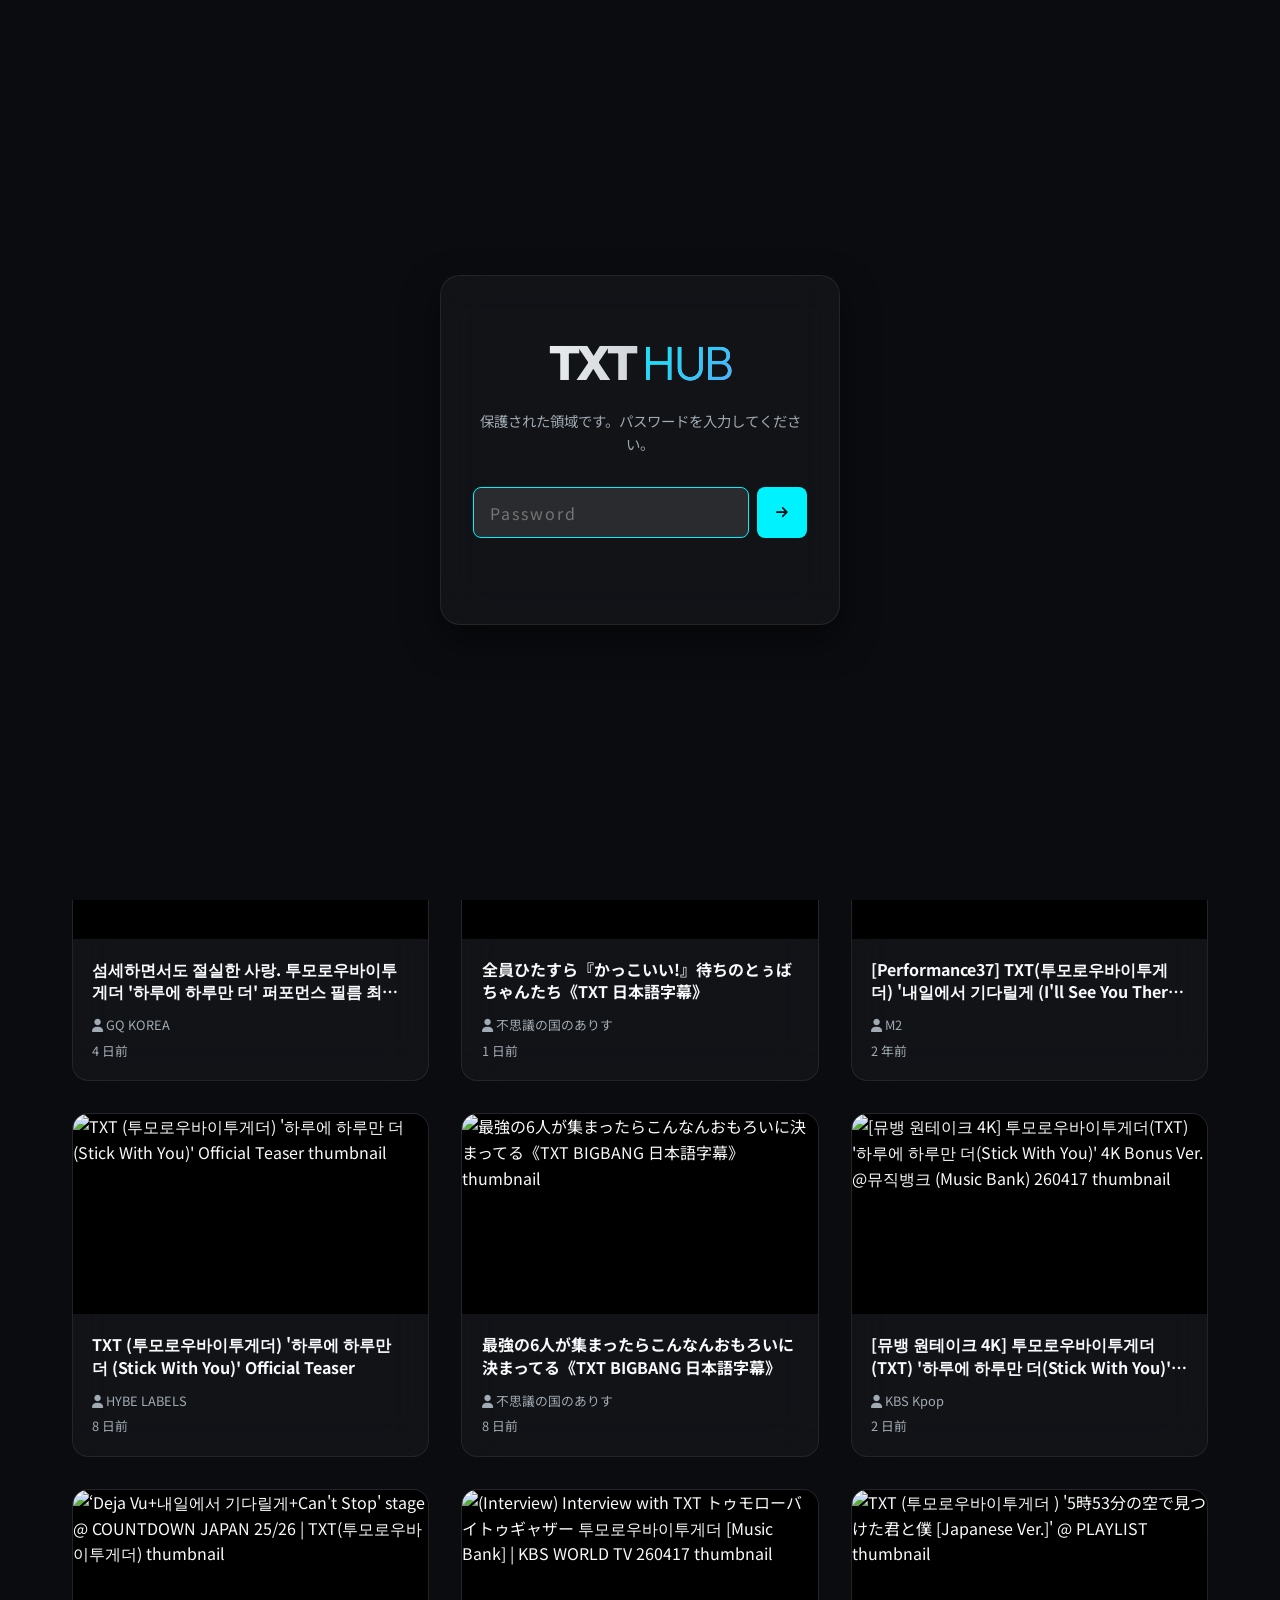
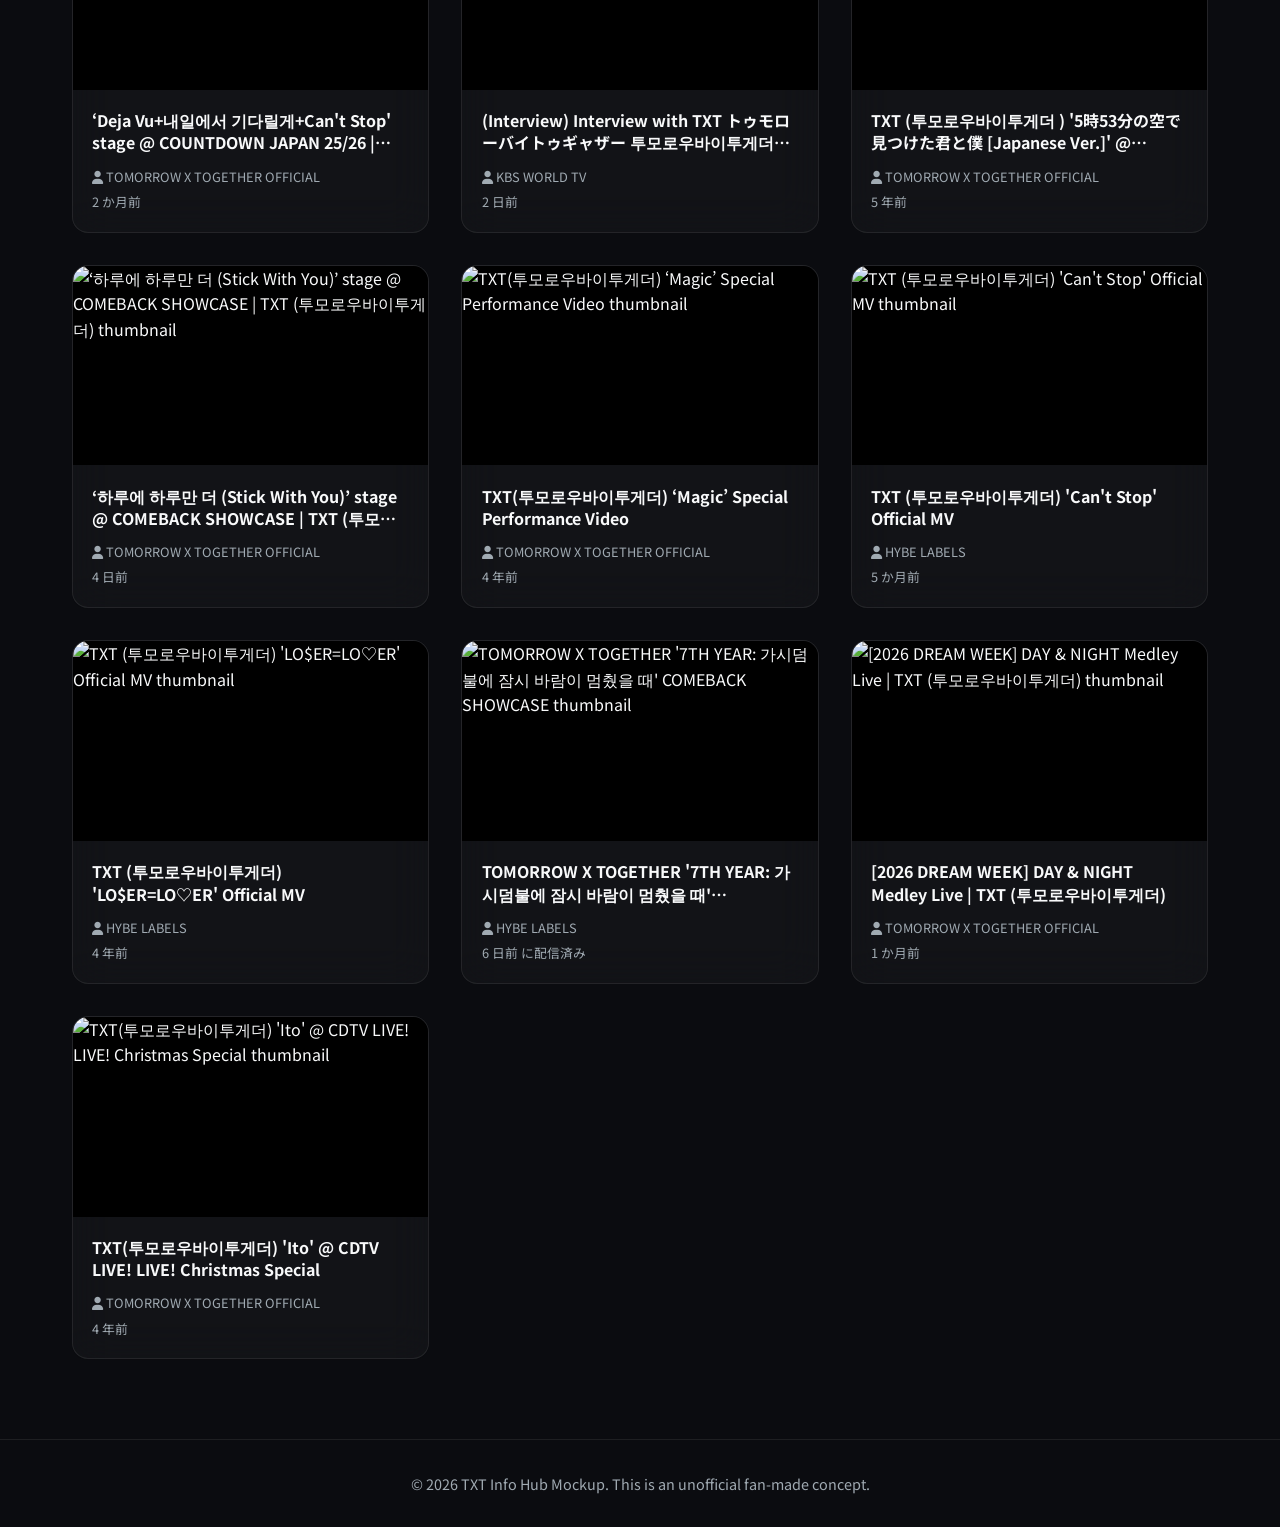
==== videos.html @ ef2e6ac0 "Initialize project with auth and auto-scrapers" ====
<!DOCTYPE html>
<html lang="ja">
<head>
    <meta charset="UTF-8">
    <meta name="viewport" content="width=device-width, initial-scale=1.0">
    <title>Videos | TXT Info Hub</title>
    <link rel="stylesheet" href="style.css">
    <link rel="preconnect" href="https://fonts.googleapis.com">
    <link rel="preconnect" href="https://fonts.gstatic.com" crossorigin>
    <link href="https://fonts.googleapis.com/css2?family=Outfit:wght@300;400;600;800&family=Noto+Sans+JP:wght@300;400;700&display=swap" rel="stylesheet">
    <link rel="stylesheet" href="https://cdnjs.cloudflare.com/ajax/libs/font-awesome/6.4.0/css/all.min.css">
</head>
<body>
    <div class="background-effects">
        <div class="glow glow-1"></div>
        <div class="glow glow-2"></div>
    </div>

    <header class="header">
        <div class="container">
            <h1 class="logo">TXT <span>HUB</span></h1>
            <p class="subtitle">Tomorrow X Together Global Updates Tracker</p>
            <nav class="main-nav">
                <a href="index.html" class="nav-link"><i class="fa-solid fa-newspaper"></i> NEWS / INFO</a>
                <a href="videos.html" class="nav-link active"><i class="fa-brands fa-youtube" style="color: #ff0000;"></i> LATEST VIDEOS</a>
            </nav>
        </div>
    </header>

    <main class="container">
        <div style="text-align: center; margin-bottom: 2rem;">
            <p style="color: var(--text-muted);">世界中のTXT関連動画を新着順に表示しています (最大100件)</p>
        </div>

        <section class="grid-container" id="video-grid">
            <!-- Video cards will be populated here by JavaScript -->
            <div style="grid-column: 1 / -1; text-align: center; padding: 3rem;">
                <i class="fa-solid fa-circle-notch fa-spin fa-3x" style="color: var(--text-muted);"></i>
            </div>
        </section>
    </main>

    <footer class="footer">
        <div class="container">
            <p>&copy; 2026 TXT Info Hub Mockup. This is an unofficial fan-made concept.</p>
        </div>
    </footer>

    <script src="auth.js"></script>
    <script src="videos.js"></script>
</body>
</html>
---- style.css ----
:root {
    --bg-color: #0b0c10;
    --text-main: #f8f9fa;
    --text-muted: #a0aab2;
    --card-bg: rgba(255, 255, 255, 0.03);
    --card-border: rgba(255, 255, 255, 0.08);
    
    --color-comeback: #ff007f;
    --color-live: #00f2fe;
    --color-news: #9b51e0;
    --color-rumor: #f2c94c;
    
    --font-heading: 'Outfit', sans-serif;
    --font-body: 'Noto Sans JP', sans-serif;
}

* {
    margin: 0;
    padding: 0;
    box-sizing: border-box;
}

body {
    background-color: var(--bg-color);
    color: var(--text-main);
    font-family: var(--font-body);
    min-height: 100vh;
    overflow-x: hidden;
    position: relative;
    line-height: 1.6;
}

/* Background Effects */
.background-effects {
    position: fixed;
    top: 0;
    left: 0;
    width: 100vw;
    height: 100vh;
    z-index: -1;
    overflow: hidden;
    pointer-events: none;
}

.glow {
    position: absolute;
    border-radius: 50%;
    filter: blur(120px);
    opacity: 0.4;
    animation: float 20s infinite alternate ease-in-out;
}

.glow-1 {
    width: 50vw;
    height: 50vw;
    background: radial-gradient(circle, rgba(155, 81, 224, 0.6) 0%, rgba(255, 0, 127, 0) 70%);
    top: -20%;
    left: -10%;
}

.glow-2 {
    width: 60vw;
    height: 60vw;
    background: radial-gradient(circle, rgba(0, 242, 254, 0.4) 0%, rgba(11, 12, 16, 0) 70%);
    bottom: -30%;
    right: -10%;
    animation-delay: -10s;
}

@keyframes float {
    0% { transform: translate(0, 0) scale(1); }
    100% { transform: translate(5%, 10%) scale(1.1); }
}

.container {
    max-width: 1200px;
    margin: 0 auto;
    padding: 0 2rem;
}

/* Header */
.header {
    padding: 4rem 0 2rem;
    text-align: center;
}

.logo {
    font-family: var(--font-heading);
    font-size: 4rem;
    font-weight: 800;
    letter-spacing: -2px;
    margin-bottom: 0.5rem;
    background: linear-gradient(to right, #ffffff, #a0aab2);
    -webkit-background-clip: text;
    -webkit-text-fill-color: transparent;
}

.logo span {
    font-weight: 300;
    background: linear-gradient(135deg, #00f2fe 0%, #4facfe 100%);
    -webkit-background-clip: text;
    -webkit-text-fill-color: transparent;
}

.subtitle {
    font-size: 1.1rem;
    color: var(--text-muted);
    font-weight: 300;
    letter-spacing: 1px;
}

/* Navigation */
.main-nav {
    display: flex;
    justify-content: center;
    gap: 1.5rem;
    margin-top: 1.5rem;
}

.nav-link {
    color: var(--text-muted);
    text-decoration: none;
    font-family: var(--font-heading);
    font-size: 1.1rem;
    font-weight: 600;
    padding: 0.5rem 1rem;
    border-bottom: 2px solid transparent;
    transition: all 0.3s ease;
}

.nav-link:hover {
    color: var(--text-main);
}

.nav-link.active {
    color: var(--color-live);
    border-bottom-color: var(--color-live);
}

/* Filters */
.filters {
    display: flex;
    justify-content: center;
    flex-wrap: wrap;
    gap: 1rem;
    margin-bottom: 3rem;
}

.filter-btn {
    background: var(--card-bg);
    border: 1px solid var(--card-border);
    color: var(--text-muted);
    padding: 0.6rem 1.5rem;
    border-radius: 30px;
    font-family: var(--font-heading);
    font-size: 1rem;
    cursor: pointer;
    transition: all 0.3s ease;
    backdrop-filter: blur(10px);
}

.filter-btn:hover {
    background: rgba(255, 255, 255, 0.1);
    color: var(--text-main);
    transform: translateY(-2px);
}

.filter-btn.active {
    background: rgba(255, 255, 255, 0.15);
    color: var(--text-main);
    border-color: rgba(255, 255, 255, 0.3);
    box-shadow: 0 4px 15px rgba(0, 0, 0, 0.2);
}

.filter-btn i {
    margin-right: 0.5rem;
}

/* Grid Layout */
.grid-container {
    display: grid;
    grid-template-columns: repeat(auto-fill, minmax(320px, 1fr));
    gap: 2rem;
    margin-bottom: 5rem;
}

/* Information Card (Glassmorphism) */
.info-card {
    background: var(--card-bg);
    border: 1px solid var(--card-border);
    border-radius: 16px;
    padding: 2rem;
    position: relative;
    backdrop-filter: blur(20px);
    -webkit-backdrop-filter: blur(20px);
    transition: all 0.4s cubic-bezier(0.175, 0.885, 0.32, 1.275);
    overflow: hidden;
    display: flex;
    flex-direction: column;
}

.info-card::before {
    content: '';
    position: absolute;
    top: 0;
    left: 0;
    width: 100%;
    height: 4px;
    background: var(--text-muted);
    transition: all 0.3s ease;
}

.info-card[data-category="comeback"]::before { background: linear-gradient(90deg, #ff007f, #ff7eae); }
.info-card[data-category="live"]::before { background: linear-gradient(90deg, #00f2fe, #4facfe); }
.info-card[data-category="news"]::before { background: linear-gradient(90deg, #9b51e0, #c881ff); }
.info-card[data-category="rumor"]::before { background: linear-gradient(90deg, #f2c94c, #f2994a); }

.info-card:hover {
    transform: translateY(-10px);
    box-shadow: 0 15px 30px rgba(0, 0, 0, 0.4);
    background: rgba(255, 255, 255, 0.05);
    border-color: rgba(255, 255, 255, 0.15);
}

/* Card Elements */
.card-meta {
    display: flex;
    justify-content: space-between;
    align-items: center;
    margin-bottom: 1.2rem;
}

.badge {
    padding: 0.3rem 0.8rem;
    border-radius: 20px;
    font-size: 0.75rem;
    font-weight: 700;
    text-transform: uppercase;
    letter-spacing: 1px;
}

.badge.comeback { background: rgba(255, 0, 127, 0.2); color: #ff7eae; border: 1px solid rgba(255, 0, 127, 0.3); }
.badge.live { background: rgba(0, 242, 254, 0.2); color: #00f2fe; border: 1px solid rgba(0, 242, 254, 0.3); }
.badge.news { background: rgba(155, 81, 224, 0.2); color: #c881ff; border: 1px solid rgba(155, 81, 224, 0.3); }
.badge.rumor { background: rgba(242, 201, 76, 0.2); color: #f2c94c; border: 1px solid rgba(242, 201, 76, 0.3); }

.card-date {
    font-size: 0.85rem;
    color: var(--text-muted);
    font-family: var(--font-heading);
}

.card-title {
    font-size: 1.25rem;
    font-weight: 700;
    margin-bottom: 1rem;
    line-height: 1.4;
    flex-grow: 1;
}

.card-desc {
    font-size: 0.95rem;
    color: var(--text-muted);
    line-height: 1.5;
    margin-bottom: 1.5rem;
}

.read-more-btn {
    display: inline-flex;
    align-items: center;
    gap: 0.5rem;
    color: rgba(255, 255, 255, 0.8);
    text-decoration: none;
    font-size: 0.9rem;
    font-weight: 600;
    transition: all 0.3s ease;
    margin-top: auto;
}

.read-more-btn i {
    font-size: 0.8rem;
    color: inherit;
    transition: transform 0.3s ease;
}

.read-more-btn:hover {
    color: #fff;
}

.read-more-btn:hover i {
    transform: translate(3px, -3px);
}

.card-importance {
    position: absolute;
    top: 1rem;
    right: -2rem;
    background: #ff003c;
    color: white;
    font-size: 0.7rem;
    font-weight: 700;
    padding: 0.2rem 2.5rem;
    transform: rotate(45deg);
    box-shadow: 0 2px 10px rgba(255, 0, 60, 0.4);
}

/* Video Card (videos.html) */
.video-card {
    background: var(--card-bg);
    border: 1px solid var(--card-border);
    border-radius: 16px;
    overflow: hidden;
    backdrop-filter: blur(20px);
    -webkit-backdrop-filter: blur(20px);
    transition: all 0.4s ease;
    display: flex;
    flex-direction: column;
}

.video-card:hover {
    transform: translateY(-8px);
    box-shadow: 0 15px 30px rgba(0, 0, 0, 0.4);
    background: rgba(255, 255, 255, 0.05);
    border-color: rgba(255, 255, 255, 0.2);
}

.video-thumbnail {
    position: relative;
    width: 100%;
    padding-top: 56.25%; /* 16:9 Aspect Ratio */
    overflow: hidden;
    background: #000;
}

.video-thumbnail img {
    position: absolute;
    top: 0;
    left: 0;
    width: 100%;
    height: 100%;
    object-fit: cover;
    transition: transform 0.5s ease;
}

.video-card:hover .video-thumbnail img {
    transform: scale(1.05);
}

.play-icon {
    position: absolute;
    top: 50%;
    left: 50%;
    transform: translate(-50%, -50%);
    color: rgba(255, 255, 255, 0.9);
    font-size: 3rem;
    opacity: 0;
    transition: opacity 0.3s, transform 0.3s;
    text-shadow: 0 4px 10px rgba(0,0,0,0.5);
}

.video-card:hover .play-icon {
    opacity: 1;
    transform: translate(-50%, -50%) scale(1.1);
}

.video-info {
    padding: 1.2rem;
    display: flex;
    flex-direction: column;
    flex-grow: 1;
}

.video-title {
    font-size: 1rem;
    font-weight: 700;
    margin-bottom: 0.8rem;
    line-height: 1.4;
    display: -webkit-box;
    -webkit-line-clamp: 2;
    -webkit-box-orient: vertical;
    overflow: hidden;
    color: var(--text-main);
}

.video-meta {
    font-size: 0.8rem;
    color: var(--text-muted);
    display: flex;
    flex-direction: column;
    gap: 0.3rem;
    margin-top: auto;
}

/* Footer */
.footer {
    text-align: center;
    padding: 2rem 0;
    border-top: 1px solid var(--card-border);
    color: var(--text-muted);
    font-size: 0.9rem;
}

/* Auth Overlay */
body.locked {
    overflow: hidden; /* スクロール禁止 */
}

#auth-overlay {
    position: fixed;
    top: 0;
    left: 0;
    width: 100vw;
    height: 100vh;
    background: var(--bg-color); /* fully hide background */
    z-index: 9999;
    display: flex;
    justify-content: center;
    align-items: center;
    transition: opacity 0.5s ease;
}

.auth-container {
    background: var(--card-bg);
    border: 1px solid var(--card-border);
    padding: 3rem 2rem;
    border-radius: 20px;
    text-align: center;
    backdrop-filter: blur(20px);
    -webkit-backdrop-filter: blur(20px);
    width: 90%;
    max-width: 400px;
    box-shadow: 0 15px 35px rgba(0,0,0,0.5);
    animation: fadeIn 0.6s ease forwards;
}

.auth-input-group {
    display: flex;
    gap: 0.5rem;
}

.auth-input-group input {
    flex-grow: 1;
    background: rgba(255, 255, 255, 0.05);
    border: 1px solid var(--card-border);
    border-radius: 8px;
    padding: 0.8rem 1rem;
    color: var(--text-main);
    font-size: 1rem;
    font-family: var(--font-body);
    outline: none;
    transition: all 0.3s ease;
    letter-spacing: 2px;
}

.auth-input-group input:focus {
    border-color: var(--color-live);
    background: rgba(255, 255, 255, 0.1);
}

.auth-input-group button {
    background: var(--color-live);
    border: none;
    border-radius: 8px;
    width: 50px;
    color: var(--bg-color);
    cursor: pointer;
    transition: all 0.3s ease;
}

.auth-input-group button:hover {
    filter: brightness(1.2);
    transform: translateY(-2px);
}

@keyframes shake {
    0%, 100% { transform: translateX(0); }
    25% { transform: translateX(-5px); }
    50% { transform: translateX(5px); }
    75% { transform: translateX(-5px); }
}

.shake {
    animation: shake 0.4s ease;
}

/* Animations */
@keyframes fadeIn {
    from { opacity: 0; transform: translateY(20px); }
    to { opacity: 1; transform: translateY(0); }
}

.info-card {
    animation: fadeIn 0.6s ease forwards;
    opacity: 0;
}

/* Responsive */
@media (max-width: 768px) {
    .logo { font-size: 3rem; }
    .header { padding: 3rem 0 1.5rem; }
    .grid-container { grid-template-columns: 1fr; }
}
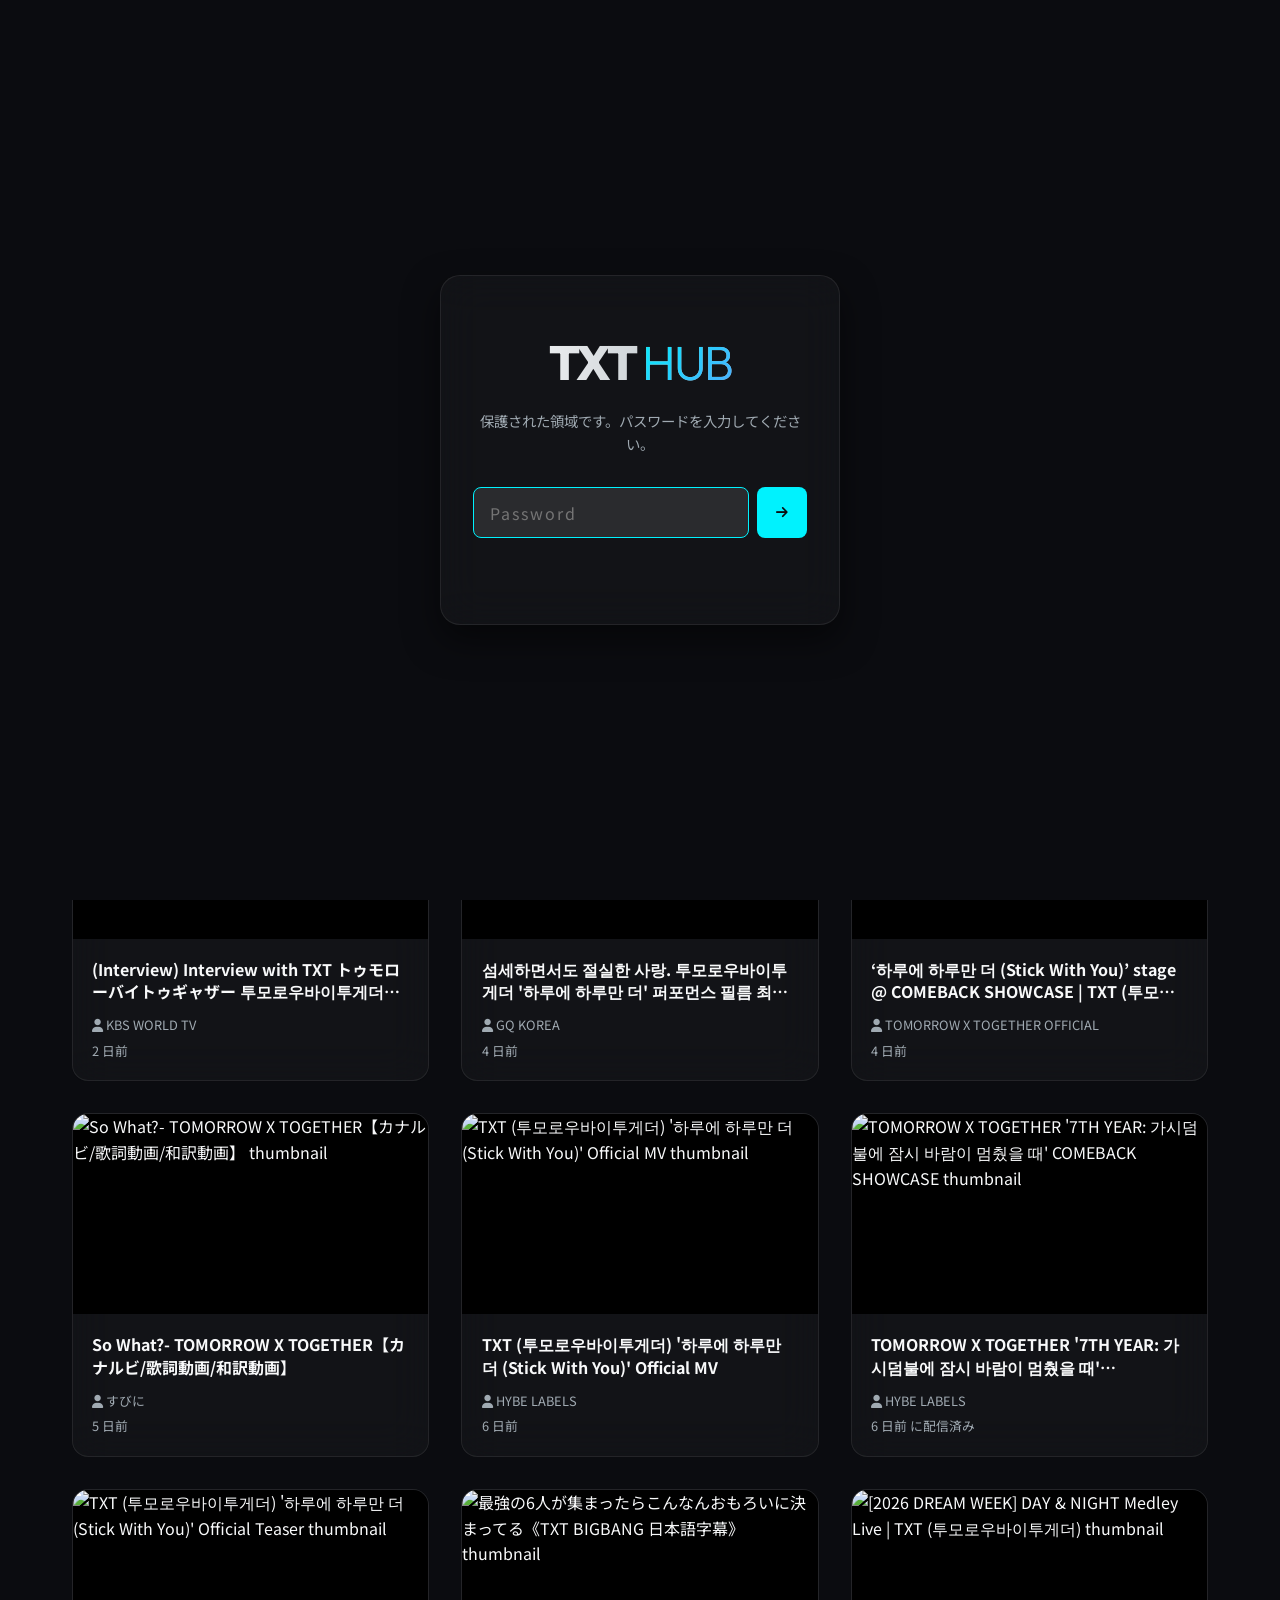
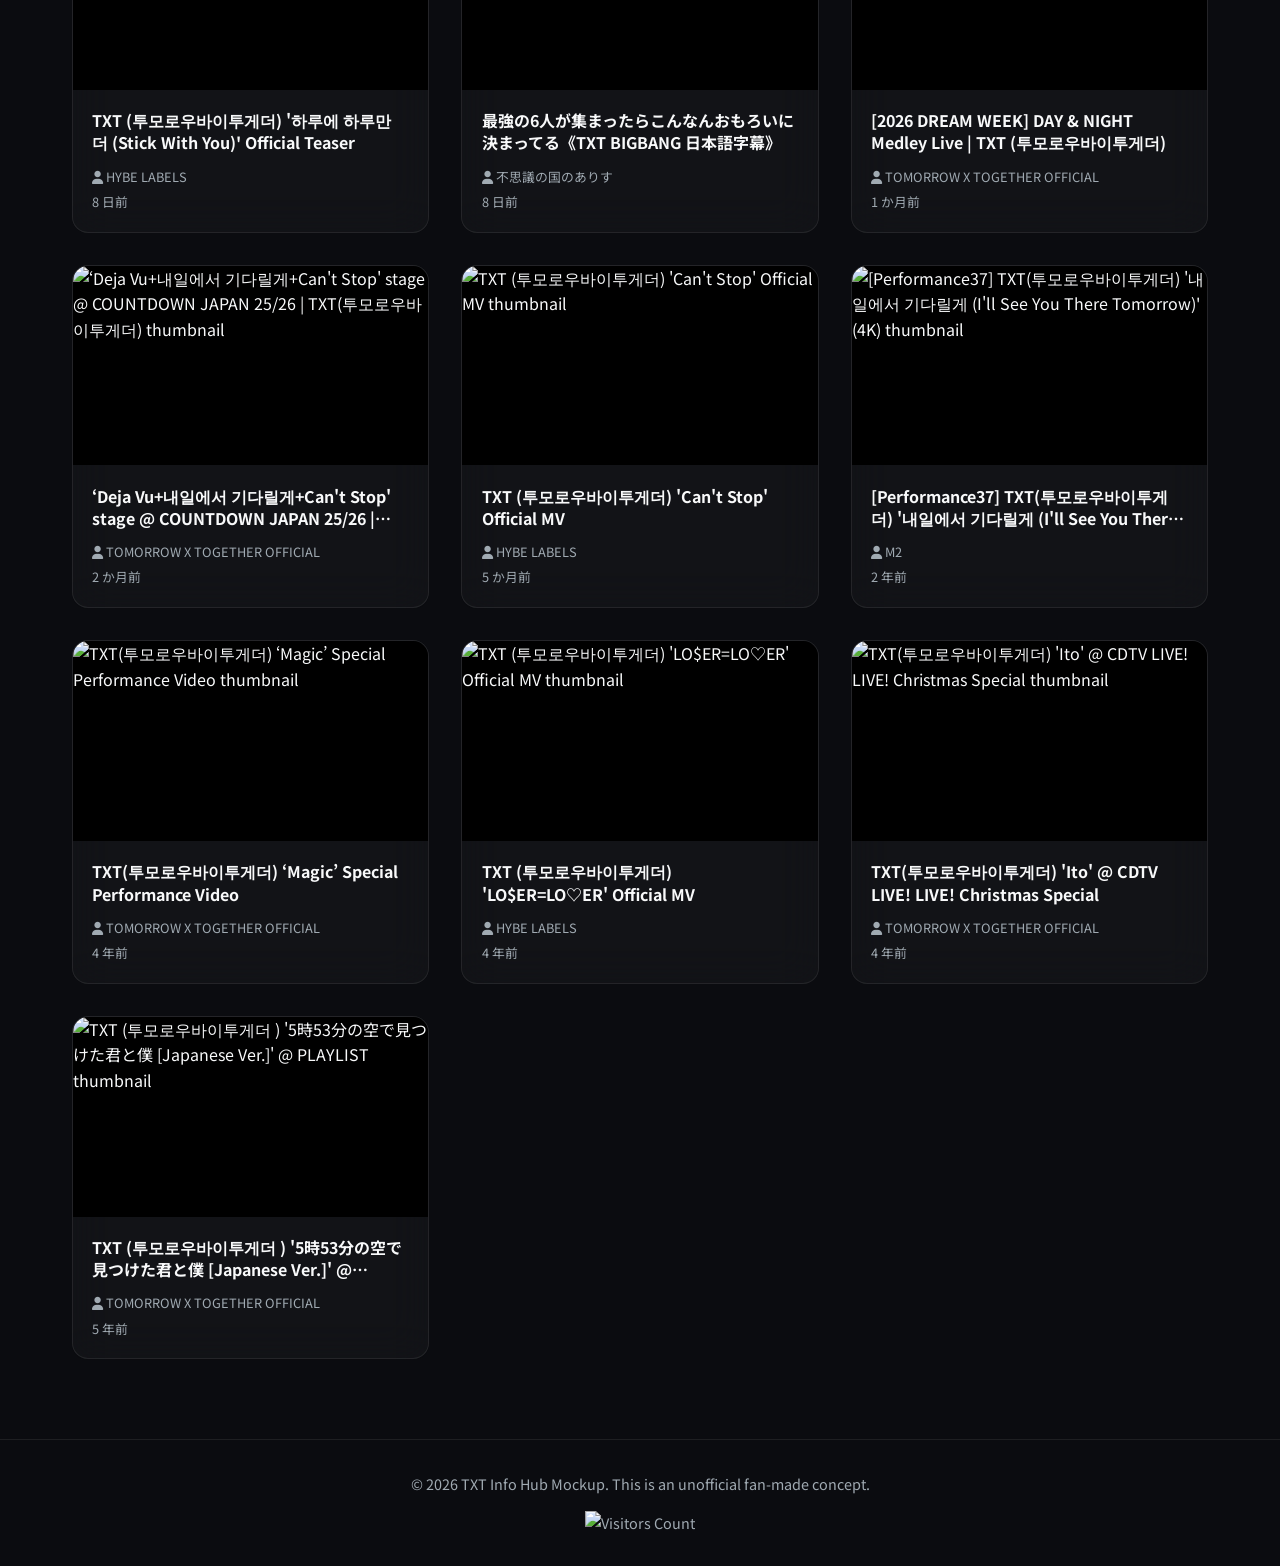
==== commit 1d5d6597: "feat: add visitor counter" ====
--- a/videos.html
+++ b/videos.html
@@ -43,6 +43,9 @@
     <footer class="footer">
         <div class="container">
             <p>&copy; 2026 TXT Info Hub Mockup. This is an unofficial fan-made concept.</p>
+            <div style="margin-top: 1rem;">
+                <img src="https://hits.seeyoufarm.com/api/count/incr/badge.svg?url=https%3A%2F%2Fkaz17529-cmd.github.io%2Ftxt-info-hub&count_bg=%23ff007f&title_bg=%231a1a2e&title=VISITORS&edge_flat=false" alt="Visitors Count">
+            </div>
         </div>
     </footer>
 
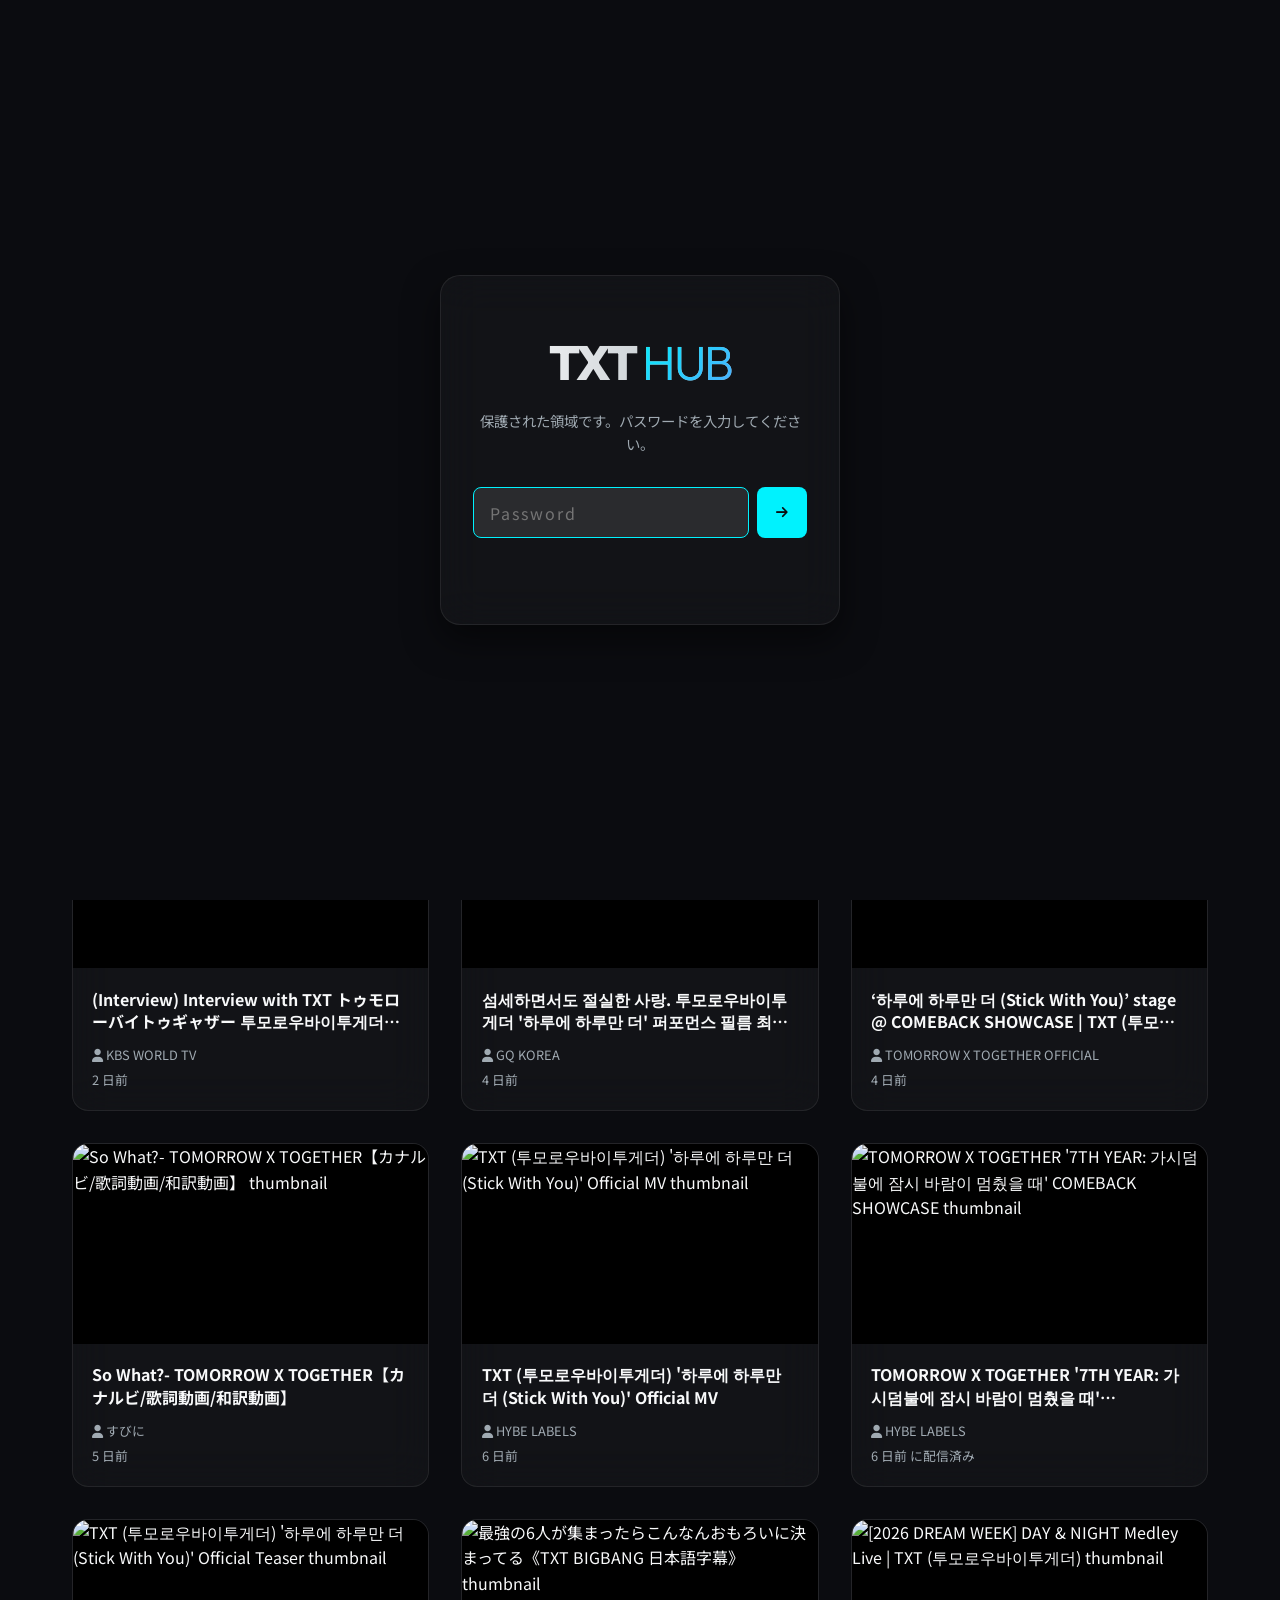
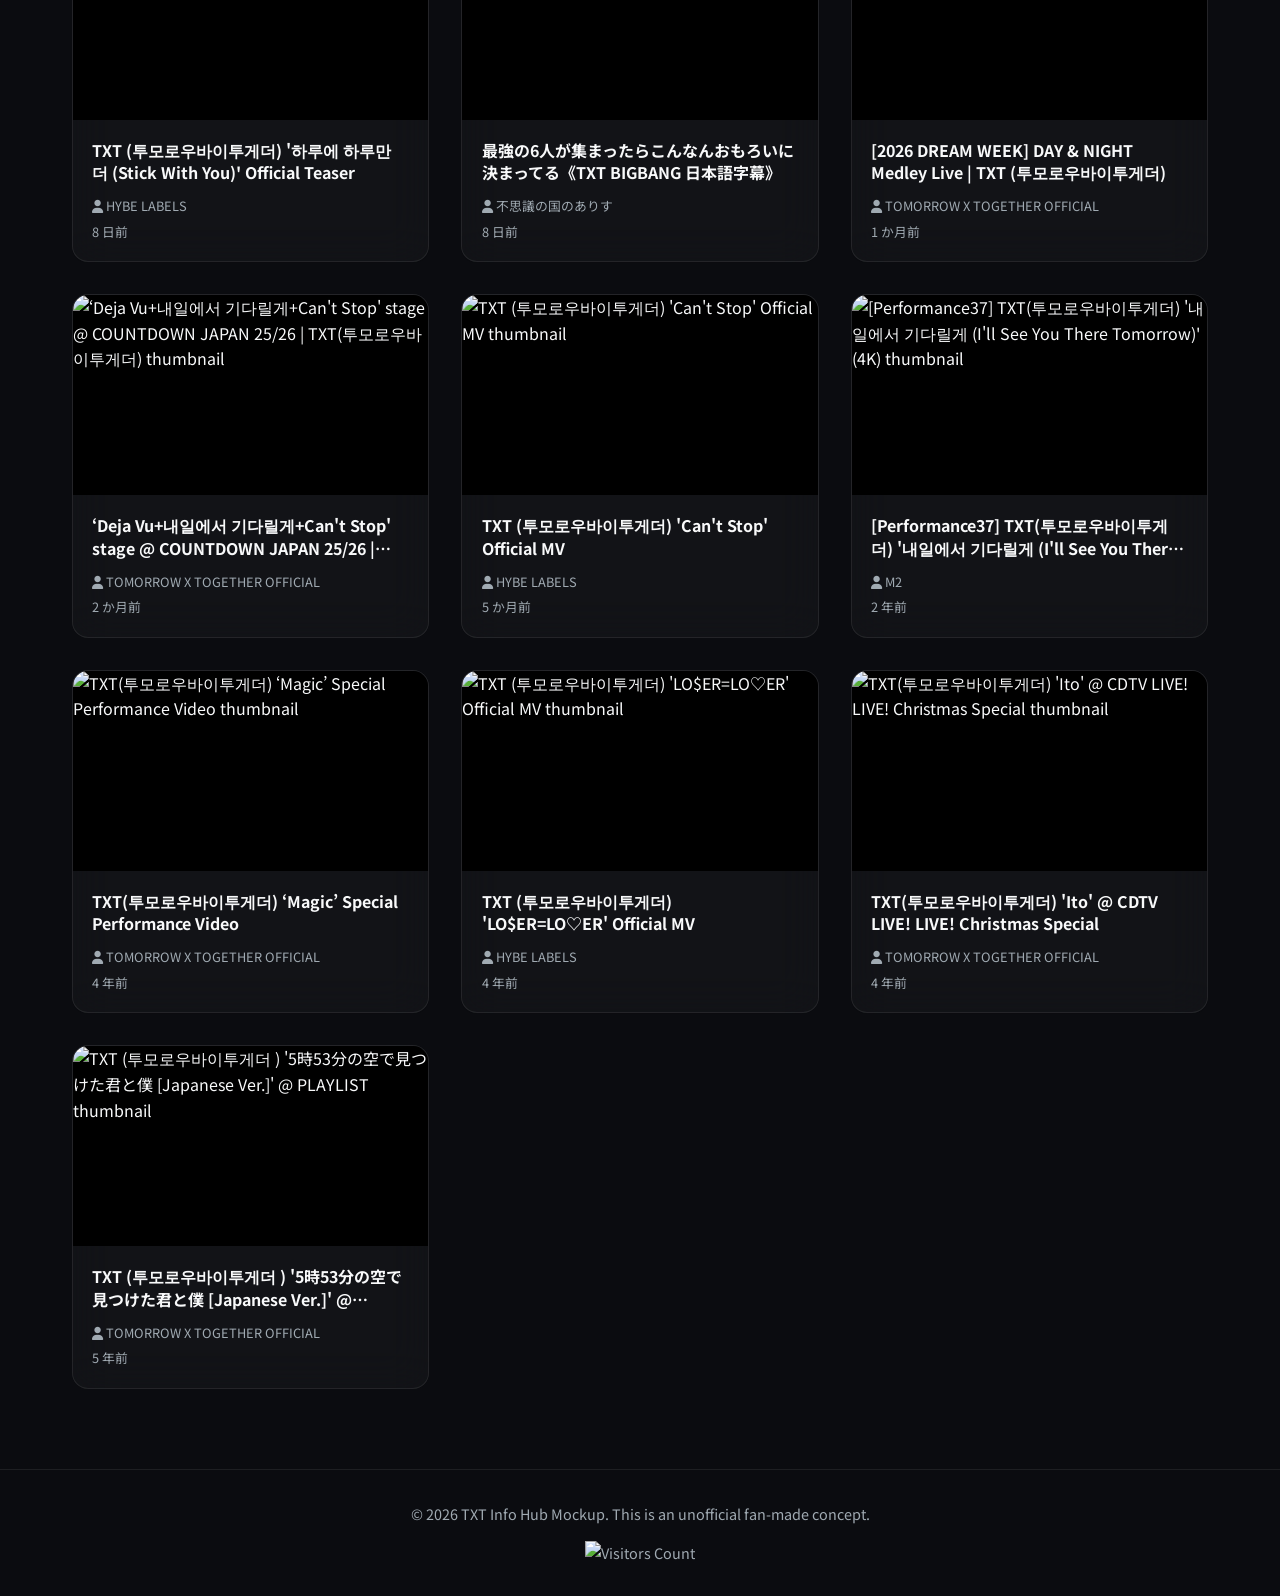
==== commit e4df120e: "feat: display last updated time" ====
--- a/videos.html
+++ b/videos.html
@@ -20,6 +20,7 @@
         <div class="container">
             <h1 class="logo">TXT <span>HUB</span></h1>
             <p class="subtitle">Tomorrow X Together Global Updates Tracker</p>
+            <p id="last-updated" style="margin-top: 0.5rem; font-size: 0.85rem; color: var(--color-live); letter-spacing: 1px;"></p>
             <nav class="main-nav">
                 <a href="index.html" class="nav-link"><i class="fa-solid fa-newspaper"></i> NEWS / INFO</a>
                 <a href="videos.html" class="nav-link active"><i class="fa-brands fa-youtube" style="color: #ff0000;"></i> LATEST VIDEOS</a>
